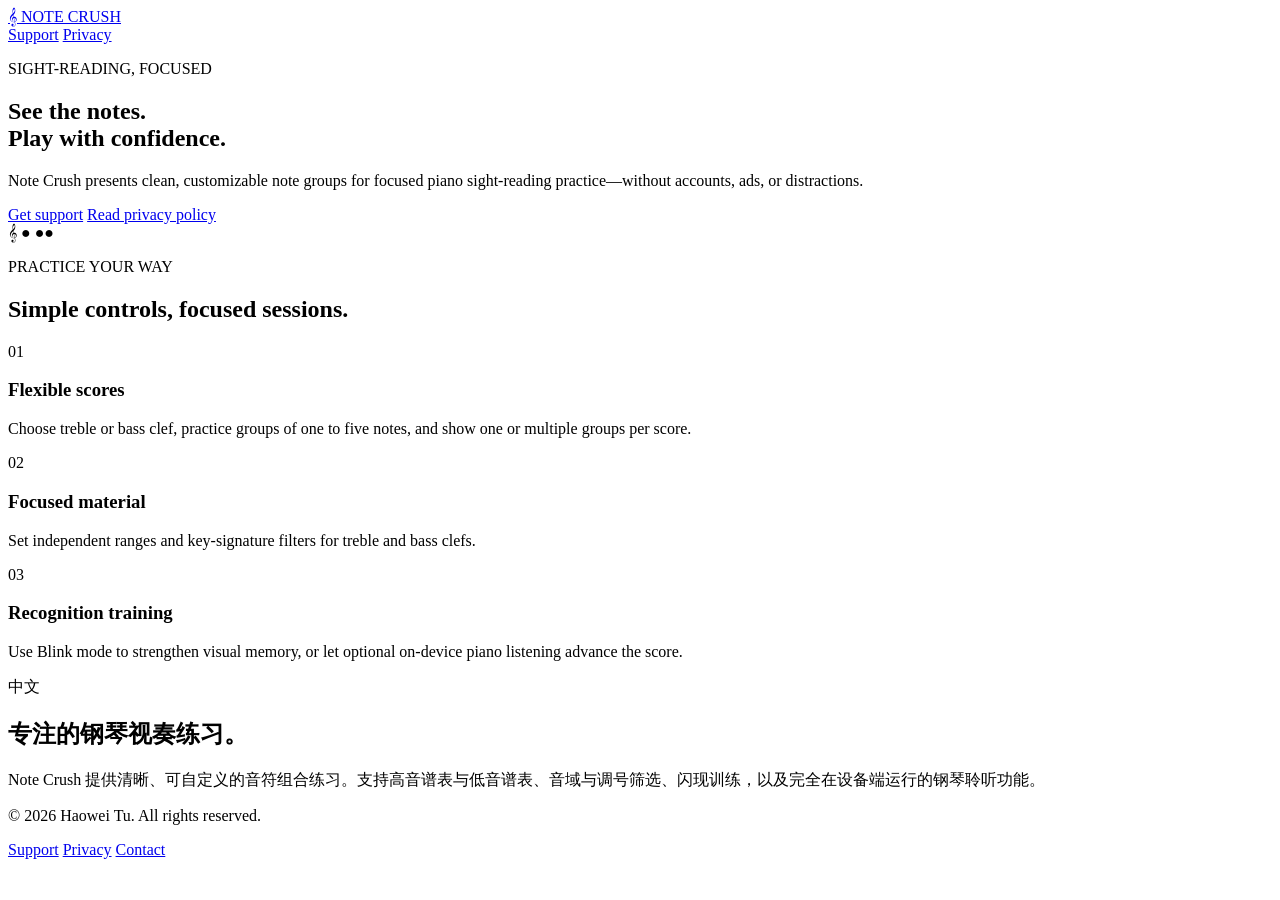
==== index.html @ 04bf66df "Add Note Crush landing page" ====
<!doctype html>
<html lang="en">
<head>
  <meta charset="utf-8">
  <meta name="viewport" content="width=device-width, initial-scale=1">
  <meta name="description" content="Note Crush is a focused sight-reading practice app for pianists and music students.">
  <title>Note Crush — Sight-reading practice</title>
  <link rel="stylesheet" href="styles.css">
</head>
<body>
  <header class="site-header">
    <a class="brand" href="index.html" aria-label="Note Crush home">
      <span class="mark" aria-hidden="true">𝄞</span>
      <span>NOTE CRUSH</span>
    </a>
    <nav aria-label="Primary navigation">
      <a href="support.html">Support</a>
      <a href="privacy.html">Privacy</a>
    </nav>
  </header>

  <main>
    <section class="hero">
      <p class="eyebrow">SIGHT-READING, FOCUSED</p>
      <h1>See the notes.<br>Play with confidence.</h1>
      <p class="lede">Note Crush presents clean, customizable note groups for focused piano sight-reading practice—without accounts, ads, or distractions.</p>
      <div class="actions">
        <a class="button primary" href="support.html">Get support</a>
        <a class="button secondary" href="privacy.html">Read privacy policy</a>
      </div>
    </section>

    <section class="staff-art" aria-label="A stylized musical staff">
      <span class="clef" aria-hidden="true">𝄞</span>
      <span class="notes" aria-hidden="true">● ●●</span>
    </section>

    <section class="features" aria-labelledby="features-title">
      <div class="section-heading">
        <p class="eyebrow">PRACTICE YOUR WAY</p>
        <h2 id="features-title">Simple controls, focused sessions.</h2>
      </div>
      <div class="feature-grid">
        <article>
          <span class="feature-number">01</span>
          <h3>Flexible scores</h3>
          <p>Choose treble or bass clef, practice groups of one to five notes, and show one or multiple groups per score.</p>
        </article>
        <article>
          <span class="feature-number">02</span>
          <h3>Focused material</h3>
          <p>Set independent ranges and key-signature filters for treble and bass clefs.</p>
        </article>
        <article>
          <span class="feature-number">03</span>
          <h3>Recognition training</h3>
          <p>Use Blink mode to strengthen visual memory, or let optional on-device piano listening advance the score.</p>
        </article>
      </div>
    </section>

    <section class="bilingual-note">
      <div>
        <p class="eyebrow">中文</p>
        <h2>专注的钢琴视奏练习。</h2>
      </div>
      <p>Note Crush 提供清晰、可自定义的音符组合练习。支持高音谱表与低音谱表、音域与调号筛选、闪现训练，以及完全在设备端运行的钢琴聆听功能。</p>
    </section>
  </main>

  <footer>
    <p>© 2026 Haowei Tu. All rights reserved.</p>
    <div>
      <a href="support.html">Support</a>
      <a href="privacy.html">Privacy</a>
      <a href="mailto:haowei.tu@nyu.edu">Contact</a>
    </div>
  </footer>
</body>
</html>
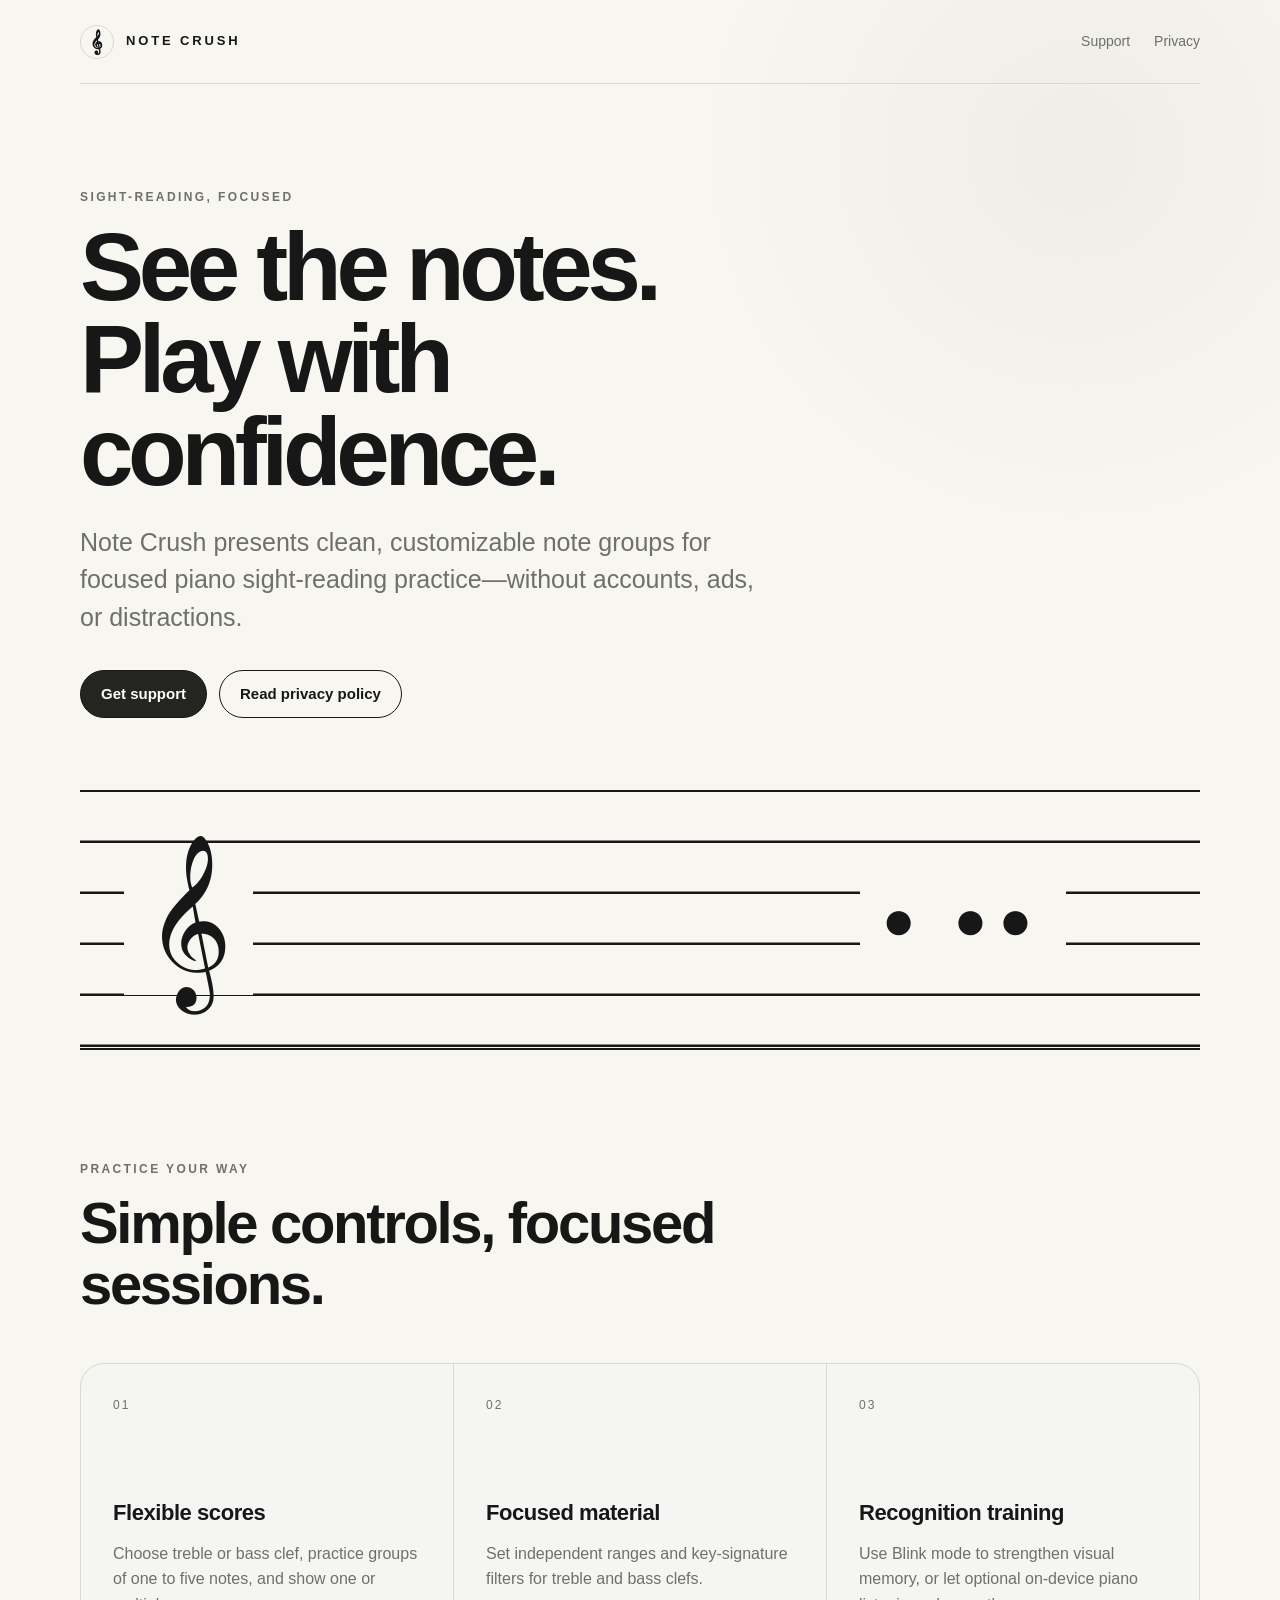
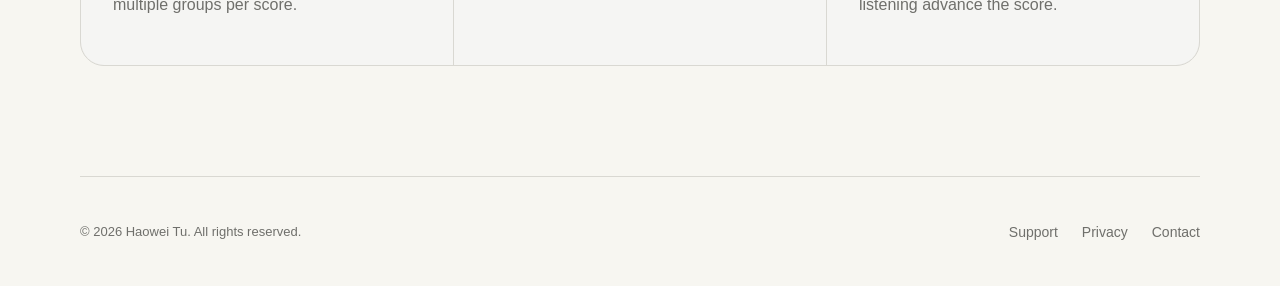
==== commit c70201fb: "Make homepage English only" ====
--- a/index.html
+++ b/index.html
@@ -58,14 +58,6 @@
         </article>
       </div>
     </section>
-
-    <section class="bilingual-note">
-      <div>
-        <p class="eyebrow">中文</p>
-        <h2>专注的钢琴视奏练习。</h2>
-      </div>
-      <p>Note Crush 提供清晰、可自定义的音符组合练习。支持高音谱表与低音谱表、音域与调号筛选、闪现训练，以及完全在设备端运行的钢琴聆听功能。</p>
-    </section>
   </main>
 
   <footer>
--- a/styles.css
+++ b/styles.css
@@ -0,0 +1,342 @@
+:root {
+  --ink: #171717;
+  --muted: #6f6f6b;
+  --line: #d9d8d2;
+  --paper: #f7f6f1;
+  --panel: #ffffff;
+  --accent: #242421;
+  --max: 1120px;
+}
+
+* { box-sizing: border-box; }
+
+html {
+  background: var(--paper);
+  color: var(--ink);
+  font-family: -apple-system, BlinkMacSystemFont, "SF Pro Text", "Helvetica Neue", Arial, sans-serif;
+  line-height: 1.6;
+  scroll-behavior: smooth;
+}
+
+body {
+  margin: 0;
+  min-height: 100vh;
+  background:
+    radial-gradient(circle at 84% 8%, rgba(0,0,0,.035), transparent 24rem),
+    var(--paper);
+}
+
+a { color: inherit; }
+
+.site-header,
+footer {
+  width: min(calc(100% - 40px), var(--max));
+  margin: 0 auto;
+  display: flex;
+  align-items: center;
+  justify-content: space-between;
+}
+
+.site-header {
+  min-height: 84px;
+  border-bottom: 1px solid var(--line);
+}
+
+.brand {
+  display: inline-flex;
+  align-items: center;
+  gap: 12px;
+  color: var(--ink);
+  font-size: 13px;
+  font-weight: 700;
+  letter-spacing: .22em;
+  text-decoration: none;
+}
+
+.mark {
+  display: grid;
+  place-items: center;
+  width: 34px;
+  height: 34px;
+  border: 1px solid var(--line);
+  border-radius: 50%;
+  font-family: serif;
+  font-size: 21px;
+}
+
+nav,
+footer div {
+  display: flex;
+  gap: 24px;
+}
+
+nav a,
+footer a {
+  color: var(--muted);
+  font-size: 14px;
+  text-decoration: none;
+}
+
+nav a:hover,
+footer a:hover { color: var(--ink); }
+
+main {
+  width: min(calc(100% - 40px), var(--max));
+  margin: 0 auto;
+}
+
+.hero {
+  max-width: 820px;
+  padding: 104px 0 72px;
+}
+
+.eyebrow {
+  margin: 0 0 14px;
+  color: var(--muted);
+  font-size: 12px;
+  font-weight: 700;
+  letter-spacing: .2em;
+}
+
+h1,
+h2,
+h3,
+p { margin-top: 0; }
+
+h1 {
+  margin-bottom: 26px;
+  font-size: clamp(52px, 8vw, 96px);
+  font-weight: 550;
+  letter-spacing: -.055em;
+  line-height: .96;
+}
+
+h2 {
+  font-size: clamp(34px, 5vw, 58px);
+  font-weight: 550;
+  letter-spacing: -.04em;
+  line-height: 1.05;
+}
+
+h3 {
+  margin-bottom: 10px;
+  font-size: 22px;
+  letter-spacing: -.02em;
+}
+
+.lede {
+  max-width: 700px;
+  color: var(--muted);
+  font-size: clamp(19px, 2.3vw, 25px);
+  line-height: 1.5;
+}
+
+.actions {
+  display: flex;
+  flex-wrap: wrap;
+  gap: 12px;
+  margin-top: 34px;
+}
+
+.button {
+  display: inline-flex;
+  align-items: center;
+  min-height: 48px;
+  padding: 0 20px;
+  border: 1px solid var(--ink);
+  border-radius: 999px;
+  font-size: 15px;
+  font-weight: 650;
+  text-decoration: none;
+}
+
+.button.primary {
+  background: var(--accent);
+  color: #fff;
+}
+
+.button.secondary {
+  background: transparent;
+  color: var(--ink);
+}
+
+.staff-art {
+  position: relative;
+  display: flex;
+  align-items: center;
+  min-height: 260px;
+  margin-bottom: 110px;
+  overflow: hidden;
+  border-top: 2px solid var(--ink);
+  border-bottom: 2px solid var(--ink);
+  background: repeating-linear-gradient(
+    to bottom,
+    transparent 0,
+    transparent 48px,
+    var(--ink) 49px,
+    var(--ink) 51px
+  );
+}
+
+.clef {
+  margin-left: 44px;
+  padding: 0 20px;
+  background: var(--paper);
+  font-family: serif;
+  font-size: 150px;
+  line-height: 1;
+}
+
+.notes {
+  margin-left: auto;
+  margin-right: 12%;
+  padding: 4px 22px;
+  background: var(--paper);
+  font-size: 56px;
+  letter-spacing: .2em;
+}
+
+.features { padding-bottom: 110px; }
+
+.section-heading { max-width: 690px; }
+
+.feature-grid {
+  display: grid;
+  grid-template-columns: repeat(3, 1fr);
+  gap: 1px;
+  margin-top: 48px;
+  overflow: hidden;
+  border: 1px solid var(--line);
+  border-radius: 24px;
+  background: var(--line);
+}
+
+.feature-grid article {
+  min-height: 290px;
+  padding: 32px;
+  background: rgba(255,255,255,.74);
+}
+
+.feature-number {
+  display: block;
+  margin-bottom: 80px;
+  color: var(--muted);
+  font-size: 12px;
+  letter-spacing: .18em;
+}
+
+.feature-grid p,
+.bilingual-note > p,
+.prose p,
+.prose li { color: var(--muted); }
+
+.bilingual-note {
+  display: grid;
+  grid-template-columns: 1fr 1fr;
+  gap: 60px;
+  padding: 80px 0;
+  border-top: 1px solid var(--line);
+}
+
+.bilingual-note h2 { margin-bottom: 0; }
+
+.page-hero {
+  max-width: 820px;
+  padding: 90px 0 54px;
+}
+
+.page-hero h1 {
+  margin-bottom: 20px;
+  font-size: clamp(48px, 7vw, 78px);
+}
+
+.prose {
+  max-width: 820px;
+  padding-bottom: 100px;
+}
+
+.prose section {
+  padding: 34px 0;
+  border-top: 1px solid var(--line);
+}
+
+.prose h2 {
+  margin-bottom: 16px;
+  font-size: 29px;
+  letter-spacing: -.025em;
+}
+
+.prose h3 {
+  margin-top: 26px;
+  font-size: 18px;
+}
+
+.prose ul { padding-left: 22px; }
+
+.notice {
+  padding: 22px 24px;
+  border: 1px solid var(--line);
+  border-radius: 18px;
+  background: rgba(255,255,255,.72);
+}
+
+.contact-card {
+  display: flex;
+  flex-wrap: wrap;
+  align-items: center;
+  justify-content: space-between;
+  gap: 18px;
+  padding: 28px;
+  border-radius: 20px;
+  background: var(--ink);
+  color: #fff;
+}
+
+.contact-card p { margin-bottom: 0; color: rgba(255,255,255,.68); }
+
+.contact-card a {
+  color: #fff;
+  font-weight: 650;
+  overflow-wrap: anywhere;
+}
+
+.lang-divider {
+  margin: 28px 0;
+  border: 0;
+  border-top: 1px dashed var(--line);
+}
+
+footer {
+  min-height: 110px;
+  border-top: 1px solid var(--line);
+  color: var(--muted);
+  font-size: 13px;
+}
+
+footer p { margin-bottom: 0; }
+
+@media (max-width: 760px) {
+  .site-header { align-items: flex-start; padding: 20px 0; }
+  nav { gap: 14px; }
+  .hero { padding-top: 72px; }
+  .staff-art { min-height: 210px; margin-bottom: 80px; }
+  .clef { margin-left: 12px; font-size: 108px; }
+  .notes { margin-right: 4%; font-size: 38px; }
+  .feature-grid { grid-template-columns: 1fr; }
+  .feature-grid article { min-height: auto; }
+  .feature-number { margin-bottom: 36px; }
+  .bilingual-note { grid-template-columns: 1fr; gap: 20px; }
+  footer { align-items: flex-start; flex-direction: column; justify-content: center; gap: 10px; padding: 24px 0; }
+}
+
+@media (max-width: 520px) {
+  .brand span:last-child { display: none; }
+  main,
+  .site-header,
+  footer { width: min(calc(100% - 28px), var(--max)); }
+  h1 { font-size: 48px; }
+  nav a { font-size: 13px; }
+  .staff-art { min-height: 170px; }
+  .clef { font-size: 86px; }
+  .notes { font-size: 28px; }
+}
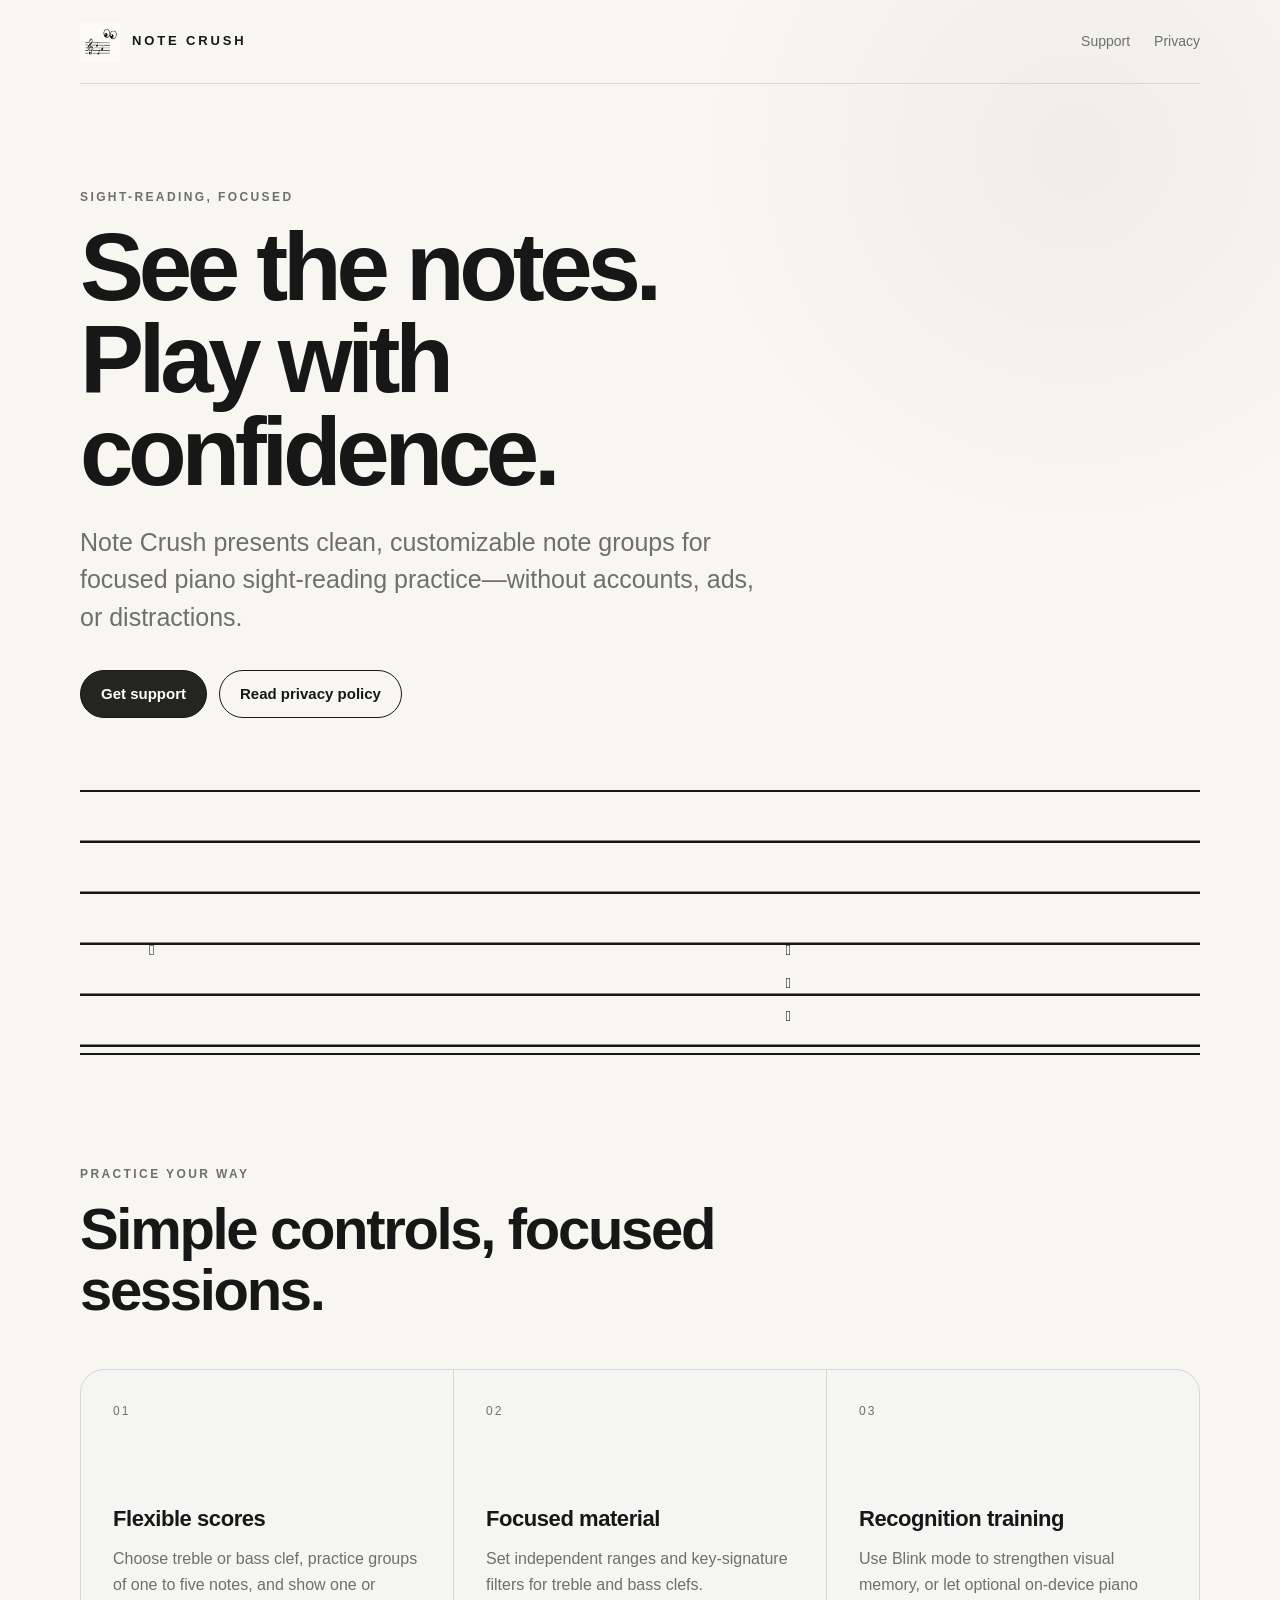
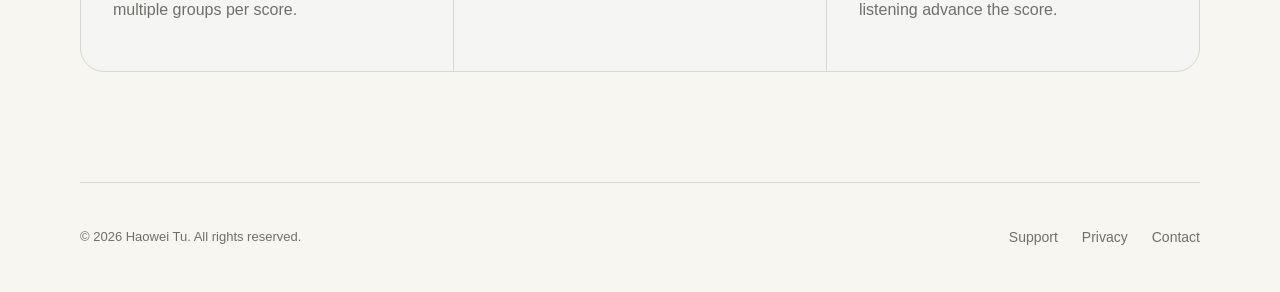
==== commit 75c180a7: "Use official app icon and correctly engraved score" ====
--- a/index.html
+++ b/index.html
@@ -10,7 +10,7 @@
 <body>
   <header class="site-header">
     <a class="brand" href="index.html" aria-label="Note Crush home">
-      <span class="mark" aria-hidden="true">𝄞</span>
+      <img class="app-icon" src="assets/note-crush-icon.png" width="40" height="40" alt="">
       <span>NOTE CRUSH</span>
     </a>
     <nav aria-label="Primary navigation">
@@ -30,9 +30,25 @@
       </div>
     </section>
 
-    <section class="staff-art" aria-label="A stylized musical staff">
-      <span class="clef" aria-hidden="true">𝄞</span>
-      <span class="notes" aria-hidden="true">● ●●</span>
+    <section class="staff-art">
+      <svg class="score" viewBox="0 0 1200 280" role="img" aria-labelledby="score-title score-description" focusable="false">
+        <title id="score-title">C major chord on a treble-clef staff</title>
+        <desc id="score-description">A correctly engraved treble clef followed by the whole notes C4, E4, and G4. All five staff lines remain continuous.</desc>
+        <g aria-hidden="true">
+          <g class="staff-lines">
+            <line x1="42" y1="70" x2="1158" y2="70"></line>
+            <line x1="42" y1="105" x2="1158" y2="105"></line>
+            <line x1="42" y1="140" x2="1158" y2="140"></line>
+            <line x1="42" y1="175" x2="1158" y2="175"></line>
+            <line x1="42" y1="210" x2="1158" y2="210"></line>
+          </g>
+          <text class="score-glyph score-clef" x="74" y="175">&#xE050;</text>
+          <line class="ledger-line" x1="741" y1="245" x2="833" y2="245"></line>
+          <text class="score-glyph score-note" x="756" y="245">&#xE0A2;</text>
+          <text class="score-glyph score-note" x="756" y="210">&#xE0A2;</text>
+          <text class="score-glyph score-note" x="756" y="175">&#xE0A2;</text>
+        </g>
+      </svg>
     </section>
 
     <section class="features" aria-labelledby="features-title">
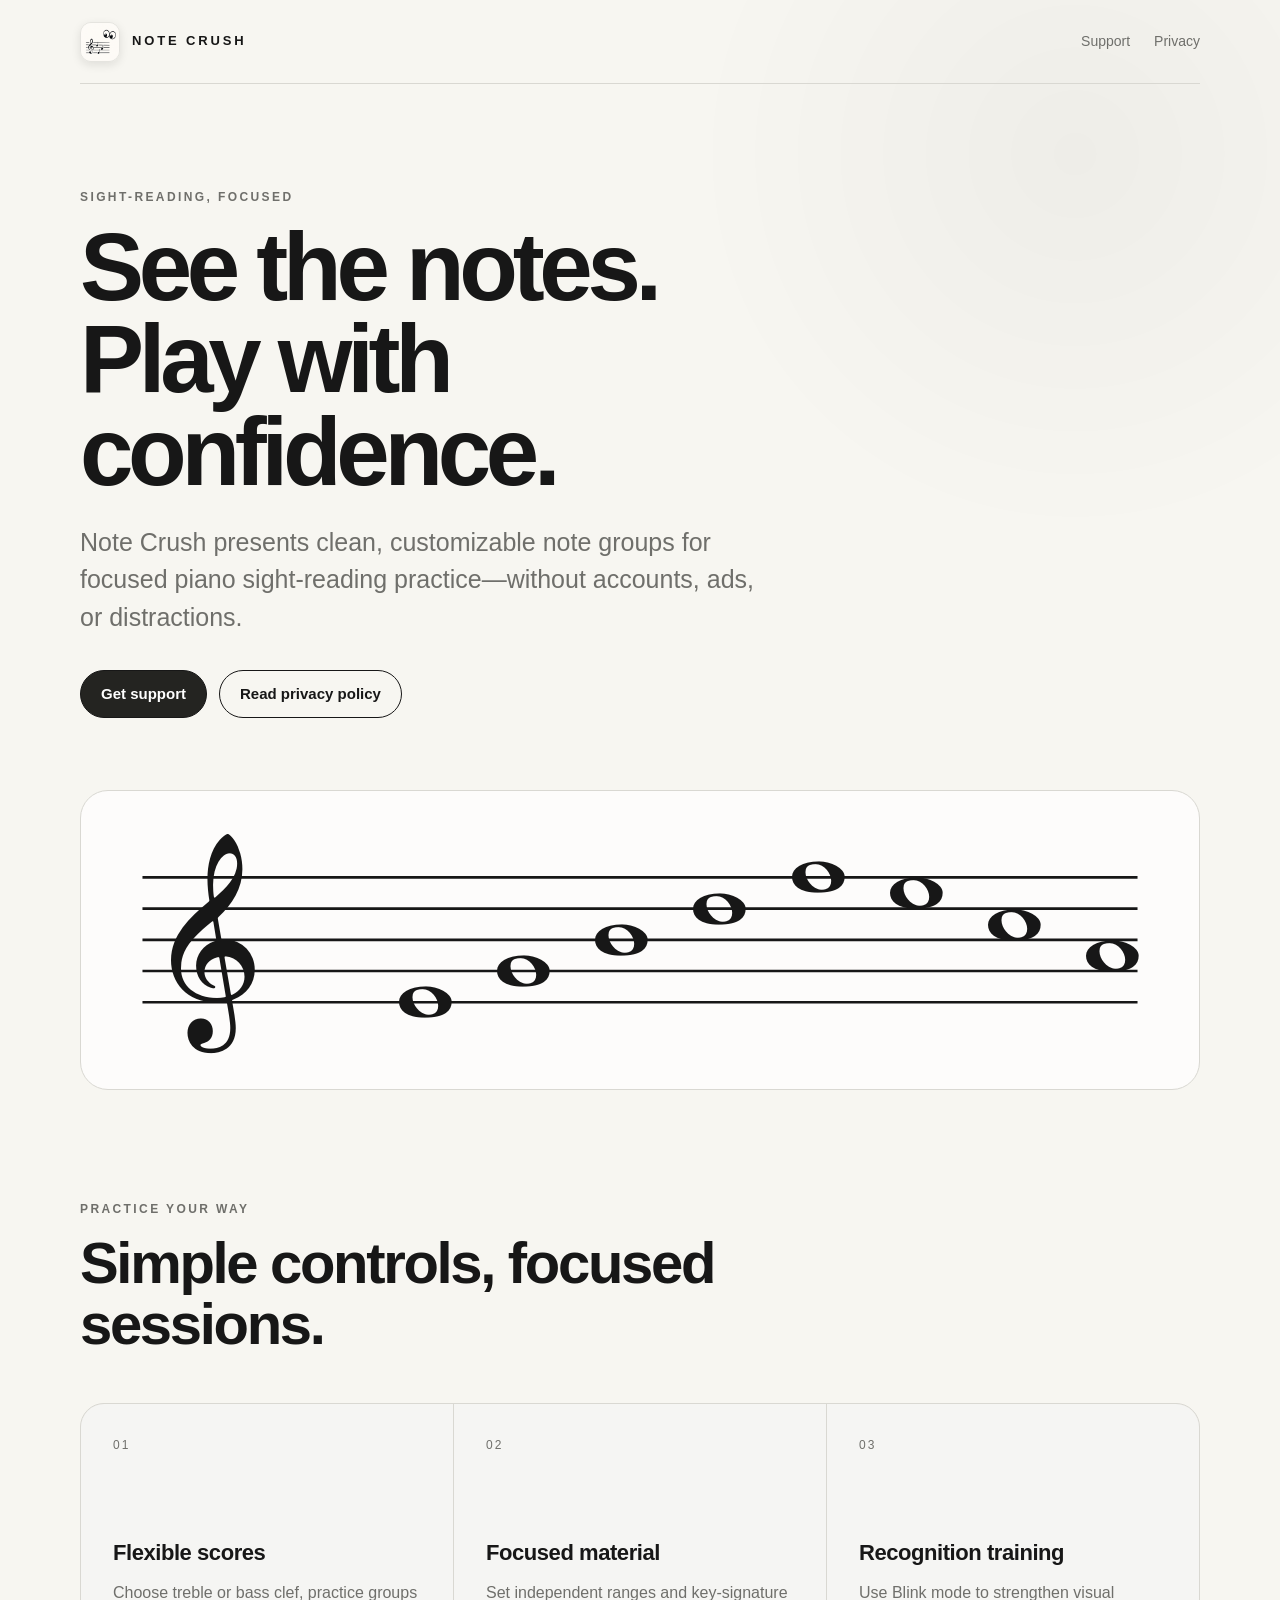
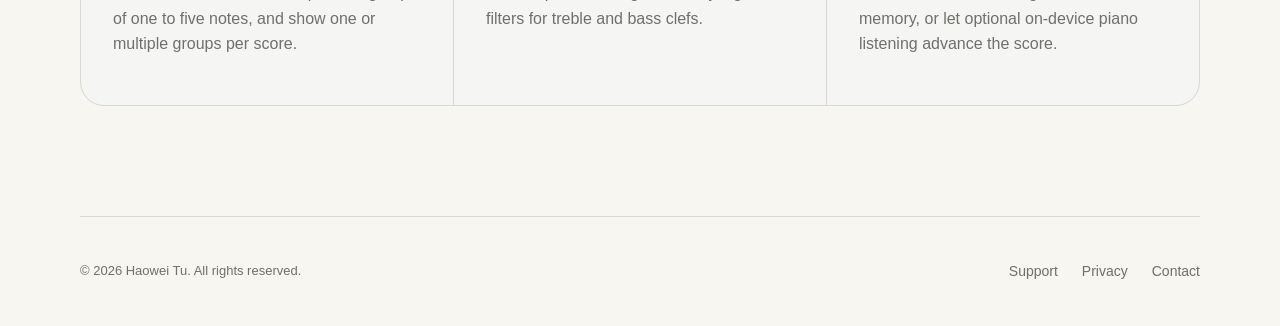
==== commit d7a284f5: "Use a more lively sight-reading phrase" ====
--- a/index.html
+++ b/index.html
@@ -32,8 +32,8 @@
 
     <section class="staff-art">
       <svg class="score" viewBox="0 0 1200 280" role="img" aria-labelledby="score-title score-description" focusable="false">
-        <title id="score-title">C major chord on a treble-clef staff</title>
-        <desc id="score-description">A correctly engraved treble clef followed by the whole notes C4, E4, and G4. All five staff lines remain continuous.</desc>
+        <title id="score-title">An ascending and descending sight-reading phrase on a treble-clef staff</title>
+        <desc id="score-description">Eight correctly engraved whole-note groups rise from E4 to F5 and descend to A4 across five continuous staff lines.</desc>
         <g aria-hidden="true">
           <g class="staff-lines">
             <line x1="42" y1="70" x2="1158" y2="70"></line>
@@ -43,10 +43,14 @@
             <line x1="42" y1="210" x2="1158" y2="210"></line>
           </g>
           <text class="score-glyph score-clef" x="74" y="175">&#xE050;</text>
-          <line class="ledger-line" x1="741" y1="245" x2="833" y2="245"></line>
-          <text class="score-glyph score-note" x="756" y="245">&#xE0A2;</text>
-          <text class="score-glyph score-note" x="756" y="210">&#xE0A2;</text>
-          <text class="score-glyph score-note" x="756" y="175">&#xE0A2;</text>
+          <text class="score-glyph score-note" x="330" y="210">&#xE0A2;</text>
+          <text class="score-glyph score-note" x="440" y="175">&#xE0A2;</text>
+          <text class="score-glyph score-note" x="550" y="140">&#xE0A2;</text>
+          <text class="score-glyph score-note" x="660" y="105">&#xE0A2;</text>
+          <text class="score-glyph score-note" x="770" y="70">&#xE0A2;</text>
+          <text class="score-glyph score-note" x="880" y="88">&#xE0A2;</text>
+          <text class="score-glyph score-note" x="990" y="123">&#xE0A2;</text>
+          <text class="score-glyph score-note" x="1100" y="158">&#xE0A2;</text>
         </g>
       </svg>
     </section>
--- a/styles.css
+++ b/styles.css
@@ -1,3 +1,10 @@
+@font-face {
+  font-family: "Bravura Score";
+  src: url("assets/bravura-score.otf") format("opentype");
+  font-display: block;
+  unicode-range: U+E050, U+E0A2;
+}
+
 :root {
   --ink: #171717;
   --muted: #6f6f6b;
@@ -53,15 +60,13 @@
   text-decoration: none;
 }
 
-.mark {
-  display: grid;
-  place-items: center;
-  width: 34px;
-  height: 34px;
-  border: 1px solid var(--line);
-  border-radius: 50%;
-  font-family: serif;
-  font-size: 21px;
+.app-icon {
+  display: block;
+  width: 40px;
+  height: 40px;
+  border: 1px solid rgba(23,23,23,.08);
+  border-radius: 11px;
+  box-shadow: 0 3px 10px rgba(23,23,23,.10);
 }
 
 nav,
@@ -161,39 +166,42 @@
 }
 
 .staff-art {
-  position: relative;
-  display: flex;
-  align-items: center;
-  min-height: 260px;
   margin-bottom: 110px;
+  padding: clamp(12px, 2vw, 24px);
   overflow: hidden;
-  border-top: 2px solid var(--ink);
-  border-bottom: 2px solid var(--ink);
-  background: repeating-linear-gradient(
-    to bottom,
-    transparent 0,
-    transparent 48px,
-    var(--ink) 49px,
-    var(--ink) 51px
-  );
-}
-
-.clef {
-  margin-left: 44px;
-  padding: 0 20px;
-  background: var(--paper);
-  font-family: serif;
-  font-size: 150px;
-  line-height: 1;
-}
-
-.notes {
-  margin-left: auto;
-  margin-right: 12%;
-  padding: 4px 22px;
-  background: var(--paper);
-  font-size: 56px;
-  letter-spacing: .2em;
+  border: 1px solid var(--line);
+  border-radius: 28px;
+  background: rgba(255,255,255,.72);
+}
+
+.score {
+  display: block;
+  width: 100%;
+  height: auto;
+  color: var(--ink);
+}
+
+.staff-lines {
+  stroke: currentColor;
+  stroke-width: 3;
+  vector-effect: non-scaling-stroke;
+  shape-rendering: geometricPrecision;
+}
+
+.score-glyph {
+  fill: currentColor;
+  font-family: "Bravura Score";
+}
+
+.score-clef,
+.score-note {
+  font-size: 140px;
+}
+
+.ledger-line {
+  stroke: currentColor;
+  stroke-width: 4.5;
+  vector-effect: non-scaling-stroke;
 }
 
 .features { padding-bottom: 110px; }
@@ -319,9 +327,7 @@
   .site-header { align-items: flex-start; padding: 20px 0; }
   nav { gap: 14px; }
   .hero { padding-top: 72px; }
-  .staff-art { min-height: 210px; margin-bottom: 80px; }
-  .clef { margin-left: 12px; font-size: 108px; }
-  .notes { margin-right: 4%; font-size: 38px; }
+  .staff-art { margin-bottom: 80px; border-radius: 22px; }
   .feature-grid { grid-template-columns: 1fr; }
   .feature-grid article { min-height: auto; }
   .feature-number { margin-bottom: 36px; }
@@ -330,13 +336,12 @@
 }
 
 @media (max-width: 520px) {
-  .brand span:last-child { display: none; }
+  .brand { gap: 8px; font-size: 11px; letter-spacing: .16em; }
+  .app-icon { width: 34px; height: 34px; border-radius: 9px; }
   main,
   .site-header,
   footer { width: min(calc(100% - 28px), var(--max)); }
   h1 { font-size: 48px; }
   nav a { font-size: 13px; }
-  .staff-art { min-height: 170px; }
-  .clef { font-size: 86px; }
-  .notes { font-size: 28px; }
-}
+  .staff-art { padding: 8px; border-radius: 18px; }
+}
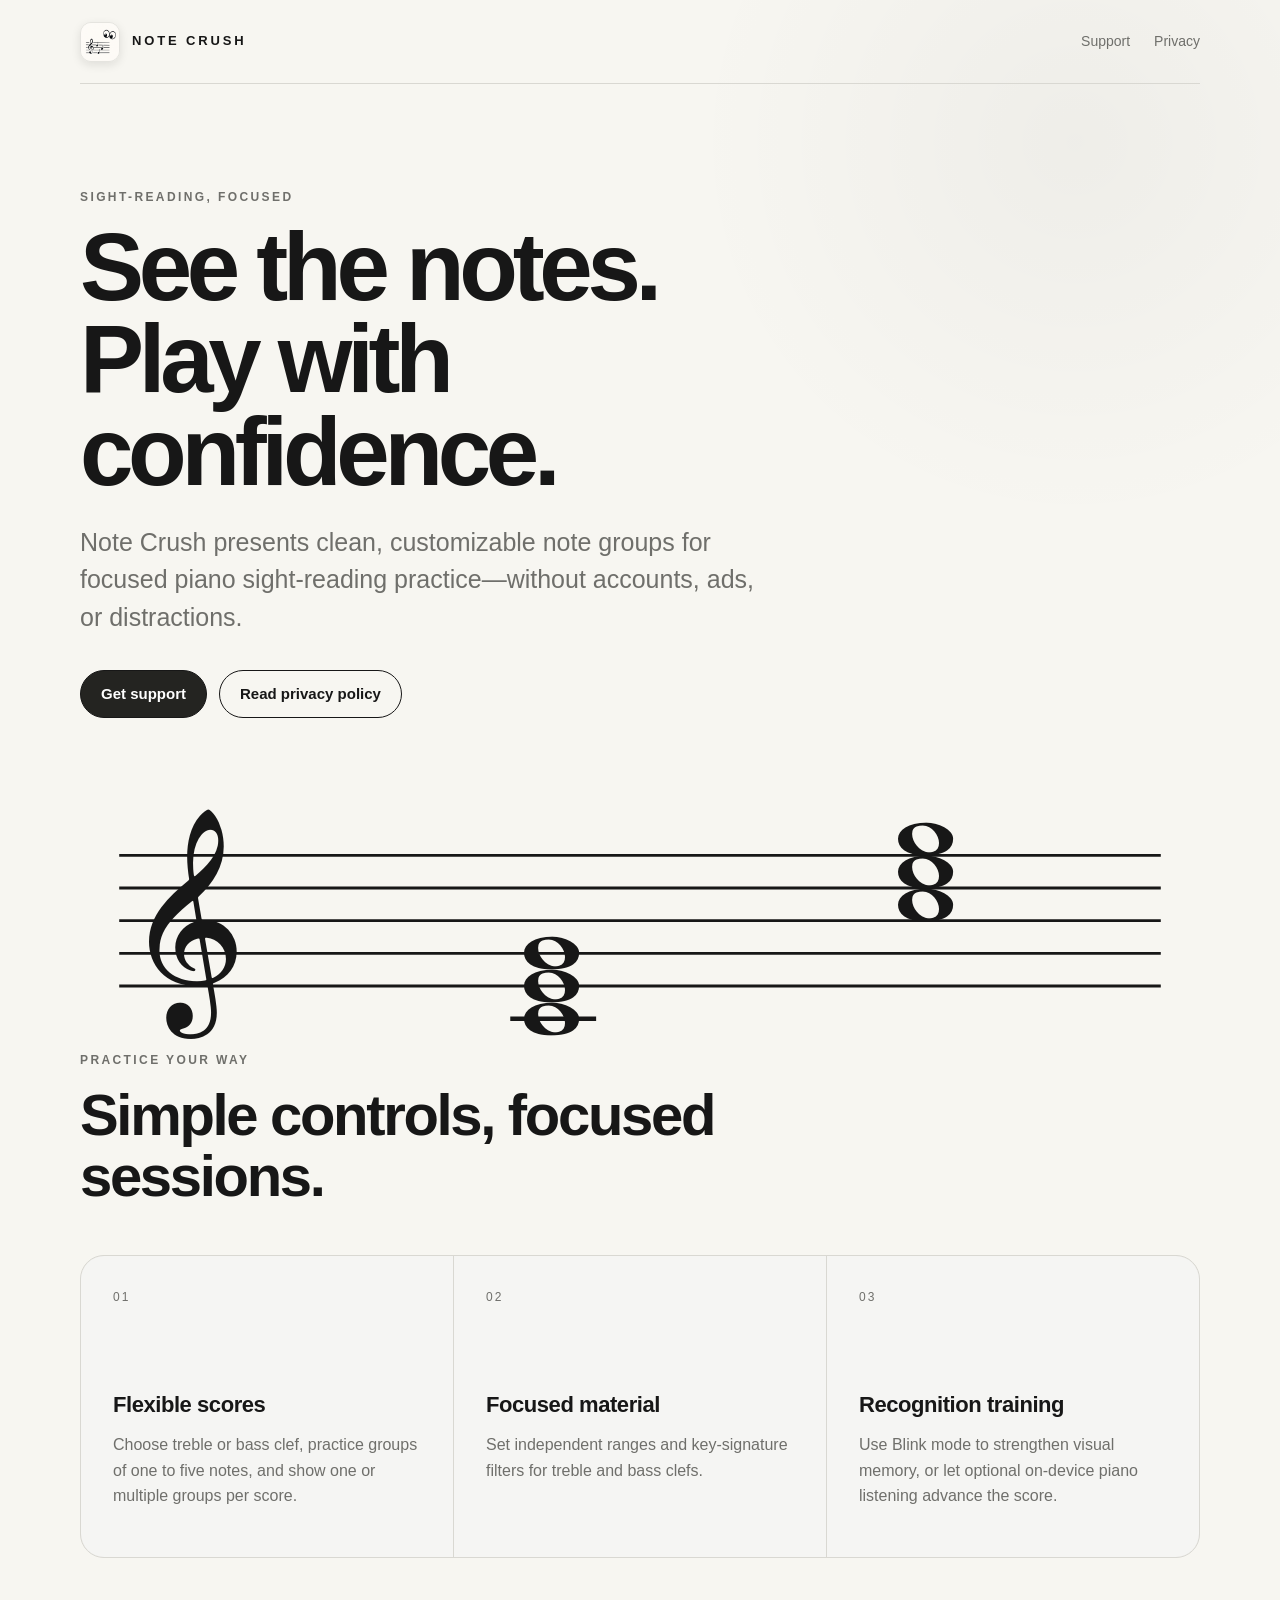
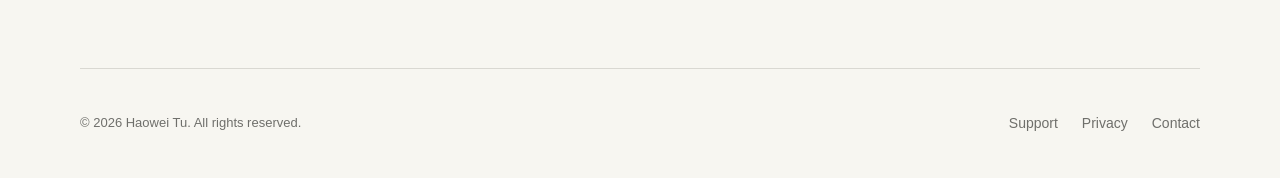
==== commit 017aaeca: "Show two three-note groups without a card background" ====
--- a/index.html
+++ b/index.html
@@ -5,7 +5,7 @@
   <meta name="viewport" content="width=device-width, initial-scale=1">
   <meta name="description" content="Note Crush is a focused sight-reading practice app for pianists and music students.">
   <title>Note Crush — Sight-reading practice</title>
-  <link rel="stylesheet" href="styles.css">
+  <link rel="stylesheet" href="styles.css?v=20260802-4">
 </head>
 <body>
   <header class="site-header">
@@ -30,10 +30,10 @@
       </div>
     </section>
 
-    <section class="staff-art">
+    <section class="score-strip">
       <svg class="score" viewBox="0 0 1200 280" role="img" aria-labelledby="score-title score-description" focusable="false">
-        <title id="score-title">An ascending and descending sight-reading phrase on a treble-clef staff</title>
-        <desc id="score-description">Eight correctly engraved whole-note groups rise from E4 to F5 and descend to A4 across five continuous staff lines.</desc>
+        <title id="score-title">Two three-note groups on a treble-clef staff</title>
+        <desc id="score-description">A lower C-major note group, C4, E4, and G4, followed by a higher group, C5, E5, and G5, across five continuous staff lines.</desc>
         <g aria-hidden="true">
           <g class="staff-lines">
             <line x1="42" y1="70" x2="1158" y2="70"></line>
@@ -43,14 +43,13 @@
             <line x1="42" y1="210" x2="1158" y2="210"></line>
           </g>
           <text class="score-glyph score-clef" x="74" y="175">&#xE050;</text>
-          <text class="score-glyph score-note" x="330" y="210">&#xE0A2;</text>
-          <text class="score-glyph score-note" x="440" y="175">&#xE0A2;</text>
-          <text class="score-glyph score-note" x="550" y="140">&#xE0A2;</text>
-          <text class="score-glyph score-note" x="660" y="105">&#xE0A2;</text>
-          <text class="score-glyph score-note" x="770" y="70">&#xE0A2;</text>
-          <text class="score-glyph score-note" x="880" y="88">&#xE0A2;</text>
-          <text class="score-glyph score-note" x="990" y="123">&#xE0A2;</text>
-          <text class="score-glyph score-note" x="1100" y="158">&#xE0A2;</text>
+          <line class="ledger-line" x1="461" y1="245" x2="553" y2="245"></line>
+          <text class="score-glyph score-note" x="476" y="245">&#xE0A2;</text>
+          <text class="score-glyph score-note" x="476" y="210">&#xE0A2;</text>
+          <text class="score-glyph score-note" x="476" y="175">&#xE0A2;</text>
+          <text class="score-glyph score-note" x="876" y="123">&#xE0A2;</text>
+          <text class="score-glyph score-note" x="876" y="88">&#xE0A2;</text>
+          <text class="score-glyph score-note" x="876" y="53">&#xE0A2;</text>
         </g>
       </svg>
     </section>
--- a/styles.css
+++ b/styles.css
@@ -167,11 +167,9 @@
 
 .staff-art {
   margin-bottom: 110px;
-  padding: clamp(12px, 2vw, 24px);
+  padding: 8px 0 20px;
   overflow: hidden;
-  border: 1px solid var(--line);
-  border-radius: 28px;
-  background: rgba(255,255,255,.72);
+  background: transparent;
 }
 
 .score {
@@ -327,7 +325,7 @@
   .site-header { align-items: flex-start; padding: 20px 0; }
   nav { gap: 14px; }
   .hero { padding-top: 72px; }
-  .staff-art { margin-bottom: 80px; border-radius: 22px; }
+  .staff-art { margin-bottom: 80px; }
   .feature-grid { grid-template-columns: 1fr; }
   .feature-grid article { min-height: auto; }
   .feature-number { margin-bottom: 36px; }
@@ -343,5 +341,5 @@
   footer { width: min(calc(100% - 28px), var(--max)); }
   h1 { font-size: 48px; }
   nav a { font-size: 13px; }
-  .staff-art { padding: 8px; border-radius: 18px; }
-}
+  .staff-art { padding: 4px 0 12px; }
+}
